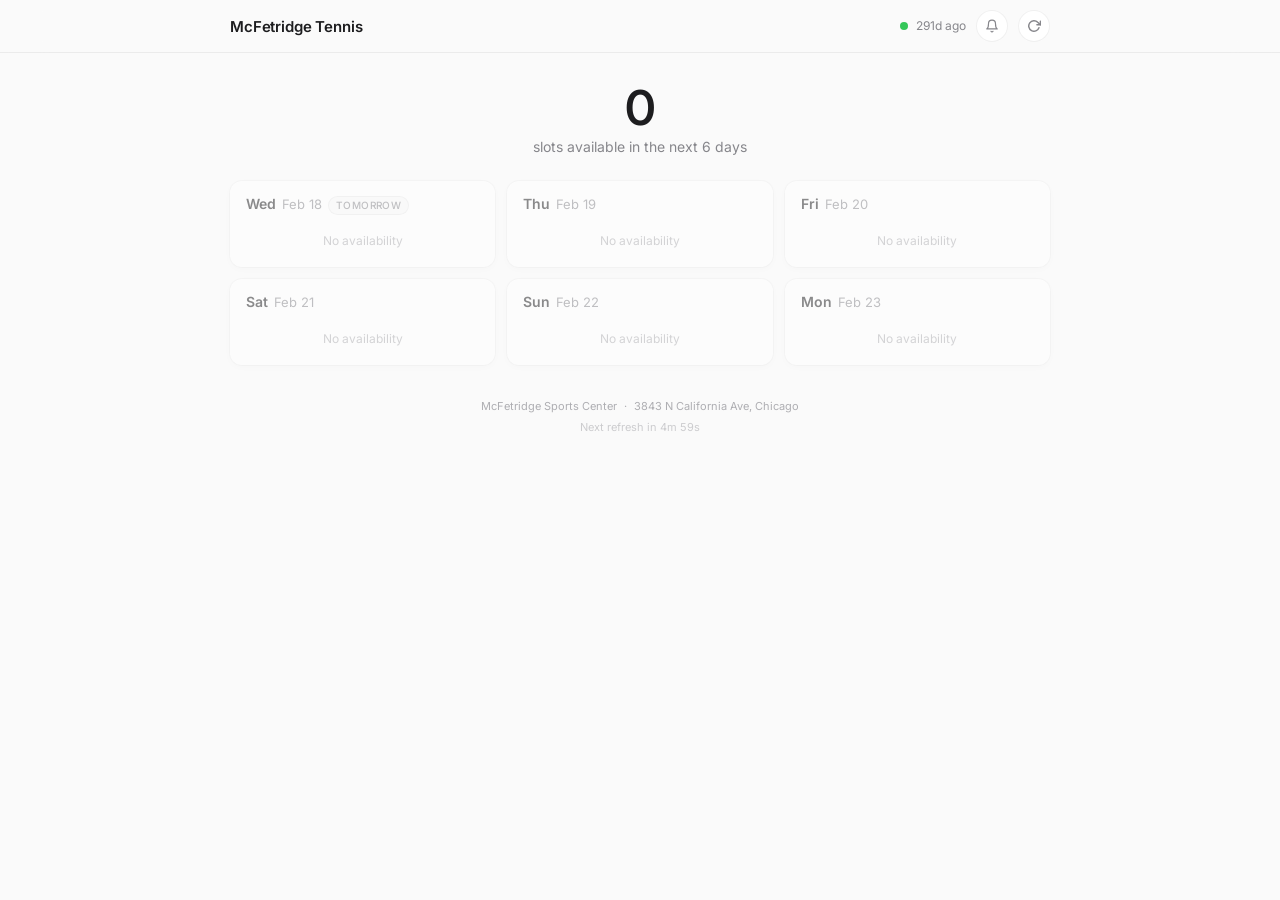
==== docs/index.html @ 90f69b2f "Change scan frequency from 15 to 45 minutes, no overnight scans Updates across the full stack: - sca" ====
<!DOCTYPE html>
<html lang="en">
<head>
    <meta charset="UTF-8">
    <meta name="viewport" content="width=device-width, initial-scale=1.0, viewport-fit=cover">
    <meta name="theme-color" content="#fafafa" media="(prefers-color-scheme: light)">
    <meta name="theme-color" content="#1c1c1e" media="(prefers-color-scheme: dark)">
    <meta name="apple-mobile-web-app-capable" content="yes">
    <meta name="apple-mobile-web-app-status-bar-style" content="default">
    <link rel="manifest" href="manifest.json">
    <title>McFetridge Tennis</title>
    <link rel="preconnect" href="https://fonts.googleapis.com">
    <link rel="preconnect" href="https://fonts.gstatic.com" crossorigin>
    <link href="https://fonts.googleapis.com/css2?family=Inter:wght@400;500;600&display=swap" rel="stylesheet">
    <link rel="stylesheet" href="style.css">
</head>
<body>
    <div id="app">

        <!-- Top Bar -->
        <div class="topbar">
            <div class="topbar-inner">
                <div class="topbar-left">
                    <span class="app-name">McFetridge Tennis</span>
                </div>
                <div class="topbar-right">
                    <div class="live-status">
                        <span class="pulse-dot pulse-gray" id="status-dot"></span>
                        <span class="status-text" id="status-text">Loading...</span>
                    </div>
                    <button class="notif-btn" id="notif-btn" onclick="toggleNotifications()" title="Enable notifications">
                        <svg width="14" height="14" viewBox="0 0 24 24" fill="none" stroke="currentColor" stroke-width="2" stroke-linecap="round" stroke-linejoin="round">
                            <path d="M18 8A6 6 0 006 8c0 7-3 9-3 9h18s-3-2-3-9"/>
                            <path d="M13.73 21a2 2 0 01-3.46 0"/>
                        </svg>
                    </button>
                    <button class="refresh-btn" id="refresh-btn" onclick="manualRefresh()" title="Refresh data">
                        <svg class="refresh-icon" width="14" height="14" viewBox="0 0 24 24" fill="none"
                             stroke="currentColor" stroke-width="2.5" stroke-linecap="round" stroke-linejoin="round">
                            <polyline points="23 4 23 10 17 10"></polyline>
                            <path d="M20.49 15a9 9 0 1 1-2.12-9.36L23 10"></path>
                        </svg>
                    </button>
                </div>
            </div>
        </div>

        <div class="topbar-spacer"></div>

        <!-- Slot Count Summary -->
        <div class="summary">
            <div class="summary-count" id="total-count">--</div>
            <div class="summary-label" id="summary-label">loading availability...</div>
        </div>

        <!-- 6-Day Calendar (3x2 grid) -->
        <div class="calendar-scroll">
            <div class="calendar-grid" id="calendar-grid">
                <!-- Skeleton placeholders -->
                <div class="day-card skeleton-card"><div class="skeleton-bar"></div><div class="skeleton-bar short"></div></div>
                <div class="day-card skeleton-card"><div class="skeleton-bar"></div><div class="skeleton-bar short"></div></div>
                <div class="day-card skeleton-card"><div class="skeleton-bar"></div><div class="skeleton-bar short"></div></div>
                <div class="day-card skeleton-card"><div class="skeleton-bar"></div><div class="skeleton-bar short"></div></div>
                <div class="day-card skeleton-card"><div class="skeleton-bar"></div><div class="skeleton-bar short"></div></div>
                <div class="day-card skeleton-card"><div class="skeleton-bar"></div><div class="skeleton-bar short"></div></div>
            </div>
        </div>

        <!-- Slot Changes -->
        <div id="changes-container"></div>

        <!-- Footer -->
        <div class="page-footer">
            <span>McFetridge Sports Center</span>
            <span class="footer-sep">&middot;</span>
            <span>3843 N California Ave, Chicago</span>
            <br>
            <span class="footer-refresh" id="refresh-countdown">Data updated every ~45 minutes</span>
        </div>

    </div>

    <script>
    (function() {
        var BOOKING_URL = 'https://anc.apm.activecommunities.com/chicagoparkdistrict/reservation/landing/quick?groupId=1&locale=en-US';
        var DAY_FULL = { Mon:'Monday', Tue:'Tuesday', Wed:'Wednesday', Thu:'Thursday', Fri:'Friday', Sat:'Saturday', Sun:'Sunday' };
        var REFRESH_INTERVAL = 5 * 60; // seconds
        var countdown = REFRESH_INTERVAL;
        var notificationsEnabled = localStorage.getItem('notif_enabled') === 'true';

        // ── Init ──
        loadStatus();
        setInterval(function() { loadStatus(); countdown = REFRESH_INTERVAL; }, REFRESH_INTERVAL * 1000);
        setInterval(tickCountdown, 1000);
        updateNotifButton();
        if (notificationsEnabled && 'serviceWorker' in navigator) {
            setupServiceWorker();
        }

        // ── Data Loading ──
        async function loadStatus() {
            try {
                var resp = await fetch('data/status.json?_=' + Date.now());
                if (!resp.ok) return;
                var data = await resp.json();
                renderCalendar(data.calendar || []);
                renderCount(data.total_slots || 0);
                renderStatus(data);
                renderChanges(data.changes || {});
                checkForegroundNotifications(data);
            } catch (e) {
                console.error('Failed to load status:', e);
            }
        }

        // ── Calendar Rendering ──
        function renderCalendar(calendar) {
            var grid = document.getElementById('calendar-grid');
            var totalSlots = 0;
            calendar.forEach(function(d) { totalSlots += (d.slots ? d.slots.length : 0); });

            if (!calendar.length) {
                grid.innerHTML = '<div class="empty-hero"><div class="empty-title">No data yet</div></div>';
                return;
            }

            // Load previous visit slots for "NEW" badges
            var prevVisitSlots = getPrevVisitSlots();

            grid.innerHTML = calendar.map(function(day, i) {
                var emptyClass = (!day.slots || day.slots.length === 0) ? ' day-empty' : '';
                var hasSlots = day.slots && day.slots.length > 0;

                var tag = '';
                if (i === 0) {
                    tag = '<span class="day-tag">Tomorrow</span>';
                }

                var countBadge = hasSlots ? '<span class="day-count">' + day.slots.length + '</span>' : '';

                var slotsHtml;
                if (hasSlots) {
                    slotsHtml = day.slots.map(function(s) {
                        var court = s.court_name ? '<span class="slot-court">' + esc(s.court_name) + '</span>' : '';
                        var slotKey = day.date + '|' + s.slot_time + '|' + (s.court_name || '');
                        var newBadge = (!prevVisitSlots.has(slotKey)) ? '<span class="slot-new">NEW</span>' : '';
                        return '<a class="slot-chip" href="' + BOOKING_URL + '" target="_blank" rel="noopener">' +
                            '<span class="slot-time">' + esc(s.slot_time) + '</span>' + court + newBadge +
                            '<svg class="slot-arrow" width="10" height="10" viewBox="0 0 24 24" fill="none" stroke="currentColor" stroke-width="2.5"><path d="M5 12h14M12 5l7 7-7 7"/></svg>' +
                        '</a>';
                    }).join('');
                } else {
                    slotsHtml = '<div class="no-slots">No availability</div>';
                }

                return '<div class="day-card' + emptyClass + '">' +
                    '<div class="day-header">' +
                        '<span class="day-name">' + esc(day.day_name) + '</span>' +
                        '<span class="day-date">' + esc(day.date_display) + '</span>' +
                        countBadge + tag +
                    '</div>' +
                    '<div class="day-slots">' + slotsHtml + '</div>' +
                '</div>';
            }).join('');

            // Save current slots as "previous visit" for next time
            savePrevVisitSlots(calendar);
        }

        // ── Count with animation ──
        function renderCount(total) {
            var el = document.getElementById('total-count');
            if (el.textContent !== '--' && el.textContent !== String(total)) {
                el.classList.add('updating');
                setTimeout(function() {
                    el.textContent = total;
                    el.classList.remove('updating');
                }, 150);
            } else {
                el.textContent = total;
            }
            document.getElementById('summary-label').textContent =
                (total === 1 ? 'slot' : 'slots') + ' available in the next 6 days';
        }

        // ── Status ──
        function renderStatus(data) {
            var dot = document.getElementById('status-dot');
            var text = document.getElementById('status-text');
            if (data.last_scan_success === true) {
                dot.className = 'pulse-dot pulse-green';
                text.textContent = timeAgo(data.last_scan_time || '');
            } else if (data.last_scan_success === false) {
                dot.className = 'pulse-dot pulse-red';
                text.textContent = 'Scan failed';
            } else {
                dot.className = 'pulse-dot pulse-gray';
                text.textContent = 'No data yet';
            }
        }

        // ── Slot Changes ──
        function renderChanges(changes) {
            var container = document.getElementById('changes-container');
            if (!changes || (!changes.opened || !changes.opened.length) && (!changes.closed || !changes.closed.length)) {
                container.innerHTML = '';
                return;
            }

            var html = '<div class="changes-section">';
            html += '<div class="changes-header">Recent Changes</div>';

            if (changes.opened && changes.opened.length) {
                html += changes.opened.map(function(c) {
                    return '<div class="change-row change-opened">' +
                        '<span class="change-icon">+</span>' +
                        '<span class="change-detail">' + esc(c.time) + ' ' + esc(c.court_name) + '</span>' +
                        '<span class="change-date">' + esc(c.date) + '</span>' +
                    '</div>';
                }).join('');
            }

            if (changes.closed && changes.closed.length) {
                html += changes.closed.map(function(c) {
                    return '<div class="change-row change-closed">' +
                        '<span class="change-icon">&minus;</span>' +
                        '<span class="change-detail">' + esc(c.time) + ' ' + esc(c.court_name) + '</span>' +
                        '<span class="change-date">' + esc(c.date) + '</span>' +
                    '</div>';
                }).join('');
            }

            html += '</div>';
            container.innerHTML = html;
        }

        // ── Countdown Timer ──
        function tickCountdown() {
            countdown--;
            if (countdown < 0) countdown = REFRESH_INTERVAL;
            var el = document.getElementById('refresh-countdown');
            if (el) {
                var m = Math.floor(countdown / 60);
                var s = countdown % 60;
                el.textContent = 'Next refresh in ' + m + 'm ' + (s < 10 ? '0' : '') + s + 's';
            }
        }

        // ── Notifications ──
        function checkForegroundNotifications(data) {
            if (!notificationsEnabled || !('Notification' in window) || Notification.permission !== 'granted') return;

            var prevJSON = localStorage.getItem('notif_prev_slots');
            localStorage.setItem('notif_prev_slots', JSON.stringify(data));
            if (!prevJSON) return;

            var prev;
            try { prev = JSON.parse(prevJSON); } catch(e) { return; }

            var oldSlots = new Set();
            (prev.calendar || []).forEach(function(d) {
                (d.slots || []).forEach(function(s) {
                    oldSlots.add(d.date + '|' + s.slot_time + '|' + (s.court_name || ''));
                });
            });

            var newSlots = [];
            (data.calendar || []).forEach(function(d) {
                (d.slots || []).forEach(function(s) {
                    var key = d.date + '|' + s.slot_time + '|' + (s.court_name || '');
                    if (!oldSlots.has(key)) {
                        newSlots.push(d.day_name + ' ' + s.slot_time + (s.court_name ? ' ' + s.court_name : ''));
                    }
                });
            });

            if (newSlots.length > 0) {
                new Notification('New Tennis Court Available!', {
                    body: newSlots.join(', '),
                    tag: 'tennis-new-slot',
                });
            }
        }

        window.toggleNotifications = async function() {
            if (!('Notification' in window)) {
                alert('Notifications are not supported in this browser.');
                return;
            }

            if (Notification.permission === 'default') {
                var perm = await Notification.requestPermission();
                if (perm === 'granted') {
                    notificationsEnabled = true;
                    localStorage.setItem('notif_enabled', 'true');
                    await setupServiceWorker();
                    updateNotifButton();
                }
            } else if (Notification.permission === 'granted') {
                notificationsEnabled = !notificationsEnabled;
                localStorage.setItem('notif_enabled', notificationsEnabled ? 'true' : 'false');
                updateNotifButton();
            } else {
                alert('Notifications are blocked. Please enable them in your browser settings.');
            }
        };

        function updateNotifButton() {
            var btn = document.getElementById('notif-btn');
            if (notificationsEnabled && 'Notification' in window && Notification.permission === 'granted') {
                btn.classList.add('active');
                btn.title = 'Notifications enabled';
            } else {
                btn.classList.remove('active');
                btn.title = 'Enable notifications';
            }
        }

        async function setupServiceWorker() {
            if (!('serviceWorker' in navigator)) return;
            try {
                var reg = await navigator.serviceWorker.register('sw.js');
                if ('periodicSync' in reg) {
                    try {
                        var status = await navigator.permissions.query({ name: 'periodic-background-sync' });
                        if (status.state === 'granted') {
                            await reg.periodicSync.register('check-slots', {
                                minInterval: 15 * 60 * 1000,
                            });
                        }
                    } catch (e) {
                        // periodicSync not available
                    }
                }
            } catch (e) {
                console.warn('SW registration failed:', e);
            }
        }

        // ── "NEW" Badge Tracking ──
        function getPrevVisitSlots() {
            var raw = localStorage.getItem('prev_visit_slots');
            if (!raw) return new Set();
            try {
                return new Set(JSON.parse(raw));
            } catch(e) {
                return new Set();
            }
        }

        function savePrevVisitSlots(calendar) {
            var keys = [];
            calendar.forEach(function(d) {
                (d.slots || []).forEach(function(s) {
                    keys.push(d.date + '|' + s.slot_time + '|' + (s.court_name || ''));
                });
            });
            localStorage.setItem('prev_visit_slots', JSON.stringify(keys));
        }

        // ── Utilities ──
        function timeAgo(dateStr) {
            if (!dateStr) return '';
            var clean = dateStr.replace(/ CT$/, '').replace(/ CST$/, '').replace(/ CDT$/, '');
            var d = new Date(clean);
            if (isNaN(d.getTime())) return dateStr;
            var diff = Math.floor((Date.now() - d.getTime()) / 60000);
            if (diff < 0) return 'just now';
            if (diff < 1) return 'just now';
            if (diff < 60) return diff + 'm ago';
            if (diff < 1440) return Math.floor(diff / 60) + 'h ago';
            return Math.floor(diff / 1440) + 'd ago';
        }

        function esc(str) {
            var el = document.createElement('span');
            el.textContent = str || '';
            return el.innerHTML;
        }

        // ── Manual Refresh ──
        window.manualRefresh = async function() {
            var btn = document.getElementById('refresh-btn');
            var icon = btn.querySelector('.refresh-icon');
            btn.disabled = true;
            icon.style.animation = 'spin 0.6s linear infinite';
            await loadStatus();
            countdown = REFRESH_INTERVAL;
            setTimeout(function() {
                icon.style.animation = '';
                btn.disabled = false;
            }, 600);
        };
    })();
    </script>
</body>
</html>
---- docs/style.css ----
/* McFetridge Tennis — Apple / Arc / Notion design system */

/* ───── Design Tokens ───── */
:root {
    --bg: #fafafa;
    --surface: #ffffff;
    --surface-hover: rgba(0,0,0,0.025);
    --border: rgba(0,0,0,0.06);
    --shadow: 0 0 0 1px rgba(0,0,0,0.04), 0 2px 8px rgba(0,0,0,0.04);
    --shadow-hover: 0 0 0 1px rgba(0,0,0,0.06), 0 4px 16px rgba(0,0,0,0.06);

    --text-1: #1d1d1f;
    --text-2: #86868b;
    --text-3: #aeaeb2;

    --green: #34c759;
    --green-bg: rgba(52,199,89,0.1);
    --green-border: rgba(52,199,89,0.2);
    --red: #ff3b30;
    --red-bg: rgba(255,59,48,0.1);
    --radius-sm: 8px;
    --radius-md: 12px;
    --radius-lg: 16px;

    --font: 'Inter', -apple-system, BlinkMacSystemFont, 'SF Pro Text',
            'Segoe UI', Roboto, 'Helvetica Neue', sans-serif;

    --ease: cubic-bezier(0.25, 0.1, 0.25, 1);
}

@media (prefers-color-scheme: dark) {
    :root {
        --bg: #1c1c1e;
        --surface: #2c2c2e;
        --surface-hover: rgba(255,255,255,0.04);
        --border: rgba(255,255,255,0.08);
        --shadow: 0 0 0 1px rgba(255,255,255,0.06), 0 2px 8px rgba(0,0,0,0.3);
        --shadow-hover: 0 0 0 1px rgba(255,255,255,0.1), 0 4px 16px rgba(0,0,0,0.4);

        --text-1: #f5f5f7;
        --text-2: #98989d;
        --text-3: #636366;

        --green-bg: rgba(52,199,89,0.15);
        --green-border: rgba(52,199,89,0.25);
        --red-bg: rgba(255,59,48,0.15);
    }
}

/* ───── Reset ───── */
*, *::before, *::after { box-sizing: border-box; margin: 0; padding: 0; }

body {
    font-family: var(--font);
    background: var(--bg);
    color: var(--text-1);
    line-height: 1.5;
    -webkit-font-smoothing: antialiased;
    -moz-osx-font-smoothing: grayscale;
}

#app {
    max-width: 860px;
    margin: 0 auto;
    padding: 0 20px;
}

/* ───── Top Bar ───── */
.topbar {
    position: fixed; top: 0; left: 0; right: 0; z-index: 100;
    background: color-mix(in srgb, var(--bg) 80%, transparent);
    backdrop-filter: saturate(180%) blur(20px);
    -webkit-backdrop-filter: saturate(180%) blur(20px);
    border-bottom: 1px solid var(--border);
}
.topbar-inner {
    max-width: 860px; margin: 0 auto; padding: 0 20px;
    height: 52px; display: flex; align-items: center; justify-content: space-between;
}
.topbar-spacer { height: 52px; }
.app-name { font-size: 15px; font-weight: 600; color: var(--text-1); letter-spacing: -0.01em; }
.topbar-right { display: flex; align-items: center; gap: 10px; }
.live-status { display: flex; align-items: center; gap: 8px; font-size: 12px; color: var(--text-2); }
.status-text { max-width: 140px; overflow: hidden; text-overflow: ellipsis; white-space: nowrap; }

/* Pulsing dot */
.pulse-dot { width: 8px; height: 8px; border-radius: 50%; flex-shrink: 0; }
.pulse-green {
    background: var(--green);
    box-shadow: 0 0 0 0 rgba(52,199,89,0.4);
    animation: pulse 2s ease-in-out infinite;
}
.pulse-red {
    background: var(--red);
    box-shadow: 0 0 0 0 rgba(255,59,48,0.4);
    animation: pulse 2s ease-in-out infinite;
}
.pulse-gray { background: var(--text-3); }
@keyframes pulse {
    0%, 100% { box-shadow: 0 0 0 0 rgba(52,199,89,0.4); }
    50% { box-shadow: 0 0 0 6px rgba(52,199,89,0); }
}

/* ───── Icon Buttons (refresh, notif) ───── */
.refresh-btn, .notif-btn {
    display: flex; align-items: center; justify-content: center;
    width: 32px; height: 32px;
    background: var(--surface); border: 1px solid var(--border); border-radius: 50%;
    cursor: pointer; transition: all 0.2s var(--ease); color: var(--text-2);
}
.refresh-btn:hover, .notif-btn:hover {
    background: var(--surface-hover); color: var(--text-1); box-shadow: var(--shadow);
}
.refresh-btn:disabled, .notif-btn:disabled { opacity: 0.4; cursor: not-allowed; }
.notif-btn.active {
    color: var(--green); border-color: var(--green-border); background: var(--green-bg);
}

/* Scan button (Jinja2) */
.scan-btn {
    display: flex; align-items: center; gap: 6px;
    padding: 6px 14px; font-family: var(--font); font-size: 12px; font-weight: 500;
    color: var(--text-1); background: var(--surface); border: 1px solid var(--border);
    border-radius: 999px; cursor: pointer; transition: all 0.2s var(--ease);
}
.scan-btn:hover { background: var(--surface-hover); box-shadow: var(--shadow); }
.scan-btn:disabled { opacity: 0.5; cursor: not-allowed; }
.scan-icon { flex-shrink: 0; }

@keyframes spin { from { transform: rotate(0deg); } to { transform: rotate(360deg); } }

/* ───── Summary ───── */
.summary { text-align: center; padding: 32px 0 24px; }
.summary-count {
    font-size: 48px; font-weight: 600; letter-spacing: -0.03em;
    color: var(--text-1); line-height: 1;
    transition: transform 0.3s var(--ease), opacity 0.3s var(--ease);
}
.summary-count.updating { transform: scale(1.08); opacity: 0.6; }
.summary-label { font-size: 14px; color: var(--text-2); margin-top: 4px; }

/* ───── 6-Day Calendar (3x2 Grid) ───── */
.calendar-scroll { margin: 0 -20px; padding: 0 20px 8px; }
.calendar-grid {
    display: grid;
    grid-template-columns: repeat(3, 1fr);
    gap: 12px;
}

/* Day Card */
.day-card {
    background: var(--surface); border-radius: var(--radius-md); box-shadow: var(--shadow);
    padding: 16px; min-height: 140px; display: flex; flex-direction: column;
    transition: transform 0.2s var(--ease), box-shadow 0.2s var(--ease), opacity 0.2s var(--ease);
}
.day-card:hover { transform: translateY(-2px); box-shadow: var(--shadow-hover); }
/* Collapsed empty days */
.day-card.day-empty { min-height: 0; padding: 12px 16px; opacity: 0.5; }
.day-card.day-empty:hover { opacity: 0.8; }
.day-card.day-empty .day-slots { flex: 0; }
.day-card.day-empty .no-slots { min-height: 28px; font-size: 12px; }

/* Day Header */
.day-header {
    display: flex; align-items: baseline; gap: 6px; margin-bottom: 12px; flex-wrap: wrap;
}
.day-name { font-size: 14px; font-weight: 600; color: var(--text-1); }
.day-date { font-size: 13px; color: var(--text-2); }
.day-count {
    display: inline-flex; align-items: center; justify-content: center;
    min-width: 18px; height: 18px; font-size: 11px; font-weight: 600;
    color: #fff; background: var(--green); border-radius: 999px; padding: 0 5px; margin-left: auto;
}
.day-tag {
    font-size: 10px; font-weight: 500; color: var(--text-2);
    background: var(--surface-hover); border: 1px solid var(--border);
    padding: 1px 7px; border-radius: 999px; text-transform: uppercase; letter-spacing: 0.04em;
}

/* Slots */
.day-slots { display: flex; flex-direction: column; gap: 6px; flex: 1; }
.slot-chip {
    display: flex; align-items: center; gap: 6px; padding: 7px 11px;
    background: var(--green-bg); border: 1px solid var(--green-border); border-radius: var(--radius-sm);
    text-decoration: none; cursor: pointer;
    transition: background 0.15s var(--ease), transform 0.15s var(--ease);
}
.slot-chip:hover { background: rgba(52,199,89,0.18); transform: translateX(2px); }
.slot-time { font-size: 13px; font-weight: 600; color: var(--green); }
.slot-court { font-size: 11px; color: var(--text-2); }
.slot-arrow {
    margin-left: auto; opacity: 0; color: var(--green); flex-shrink: 0;
    transition: opacity 0.15s var(--ease), transform 0.15s var(--ease);
}
.slot-chip:hover .slot-arrow { opacity: 1; transform: translateX(2px); }
.slot-new {
    font-size: 9px; font-weight: 600; color: #fff; background: #ff9500;
    border-radius: 4px; padding: 1px 5px; text-transform: uppercase; letter-spacing: 0.03em;
}
.no-slots {
    flex: 1; display: flex; align-items: center; justify-content: center;
    font-size: 13px; color: var(--text-3); min-height: 60px;
}

/* ───── Skeleton Loading ───── */
.skeleton-card {
    background: var(--surface) !important; box-shadow: var(--shadow) !important;
    padding: 20px 16px !important; min-height: 120px !important; opacity: 1 !important;
}
.skeleton-bar {
    height: 14px; border-radius: 7px;
    background: linear-gradient(90deg, var(--border) 25%, var(--surface-hover) 50%, var(--border) 75%);
    background-size: 200% 100%; animation: shimmer 1.5s ease-in-out infinite;
    margin-bottom: 12px; width: 70%;
}
.skeleton-bar.short { width: 45%; height: 10px; margin-bottom: 0; }
@keyframes shimmer { 0% { background-position: 200% 0; } 100% { background-position: -200% 0; } }

/* ───── Empty State Hero ───── */
.empty-hero { grid-column: 1 / -1; text-align: center; padding: 48px 24px; color: var(--text-2); }
.empty-icon { font-size: 36px; margin-bottom: 12px; }
.empty-title { font-size: 16px; font-weight: 600; color: var(--text-1); }
.empty-body { font-size: 13px; margin-top: 6px; max-width: 320px; margin-inline: auto; line-height: 1.5; }

/* ───── Slot Changes ───── */
.changes-section {
    margin-top: 16px; padding: 0;
}
.changes-header {
    font-size: 12px; font-weight: 500; color: var(--text-2);
    text-transform: uppercase; letter-spacing: 0.05em;
    padding: 8px 0 6px;
}
.change-row {
    display: flex; align-items: center; gap: 8px;
    padding: 5px 8px; font-size: 12px; border-radius: 6px;
    transition: background 0.1s var(--ease);
}
.change-row:hover { background: var(--surface-hover); }
.change-icon {
    width: 18px; height: 18px; border-radius: 50%;
    display: flex; align-items: center; justify-content: center;
    font-size: 12px; font-weight: 700; flex-shrink: 0;
}
.change-opened .change-icon { background: var(--green-bg); color: var(--green); }
.change-closed .change-icon { background: var(--red-bg); color: var(--red); }
.change-detail { color: var(--text-1); }
.change-closed .change-detail { text-decoration: line-through; opacity: 0.6; }
.change-date { margin-left: auto; color: var(--text-3); font-variant-numeric: tabular-nums; }

/* ───── Book Now Bar (Jinja2) ───── */
.book-bar { text-align: center; padding: 20px 0 8px; }
.book-btn {
    display: inline-flex; align-items: center; gap: 8px;
    padding: 10px 24px; font-family: var(--font); font-size: 14px; font-weight: 600;
    color: #fff; background: var(--green); border: none; border-radius: 999px;
    text-decoration: none; cursor: pointer;
    transition: opacity 0.15s var(--ease), transform 0.15s var(--ease);
}
.book-btn:hover { opacity: 0.9; transform: scale(1.02); }

/* ───── Activity Feed ───── */
.feed { padding: 24px 0 8px; display: flex; flex-direction: column; gap: 2px; }
.feed-section { border-radius: var(--radius-sm); }
.feed-section[open] { margin-bottom: 4px; }
.feed-heading {
    display: flex; align-items: center; justify-content: space-between;
    padding: 10px 12px; font-size: 12px; font-weight: 500; color: var(--text-2);
    text-transform: uppercase; letter-spacing: 0.05em; cursor: pointer;
    border-radius: var(--radius-sm); transition: background 0.15s var(--ease); list-style: none;
}
.feed-heading::-webkit-details-marker { display: none; }
.feed-heading::marker { content: ''; }
.feed-heading:hover { background: var(--surface-hover); }
.chevron { transition: transform 0.2s var(--ease); color: var(--text-3); }
details[open] > .feed-heading .chevron { transform: rotate(180deg); }
.feed-list { padding: 0 4px 8px; }
.feed-row {
    display: flex; align-items: center; gap: 10px; padding: 6px 8px;
    font-size: 12px; border-radius: 6px; transition: background 0.1s var(--ease);
}
.feed-row:hover { background: var(--surface-hover); }
.feed-dot { width: 6px; height: 6px; border-radius: 50%; flex-shrink: 0; }
.feed-dot-ok { background: var(--green); }
.feed-dot-err { background: var(--red); }
.feed-time { color: var(--text-1); font-variant-numeric: tabular-nums; }
.feed-meta { color: var(--text-3); margin-left: auto; }
.feed-meta + .feed-meta { margin-left: 0; }
.feed-empty { font-size: 12px; color: var(--text-3); padding: 8px; }

/* ───── Footer ───── */
.page-footer {
    text-align: center; padding: 24px 0 40px; font-size: 11px; color: var(--text-3); line-height: 1.8;
}
.footer-sep { margin: 0 4px; }
.footer-refresh { display: inline-block; margin-top: 2px; opacity: 0.6; }

/* ───── Responsive ───── */

/* Tablet: 2 columns */
@media (max-width: 768px) {
    .calendar-grid {
        grid-template-columns: repeat(2, 1fr);
        gap: 10px;
    }
    .summary-count { font-size: 42px; }
}

/* Phone: 1 column stack */
@media (max-width: 480px) {
    #app { padding: 0 16px; }
    .topbar-inner { padding: 0 16px; }
    .calendar-scroll { margin: 0 -16px; padding: 0 16px 8px; overflow-x: visible; }

    .calendar-grid {
        grid-template-columns: 1fr;
        gap: 8px;
    }
    .day-card { min-width: 0; min-height: 0; padding: 14px; }
    .day-card.day-empty { padding: 10px 14px; }

    .summary-count { font-size: 36px; }
    .summary { padding: 20px 0 16px; }
}

/* Tiny screens */
@media (max-width: 380px) {
    .status-text { display: none; }
    .topbar-right { gap: 6px; }
}
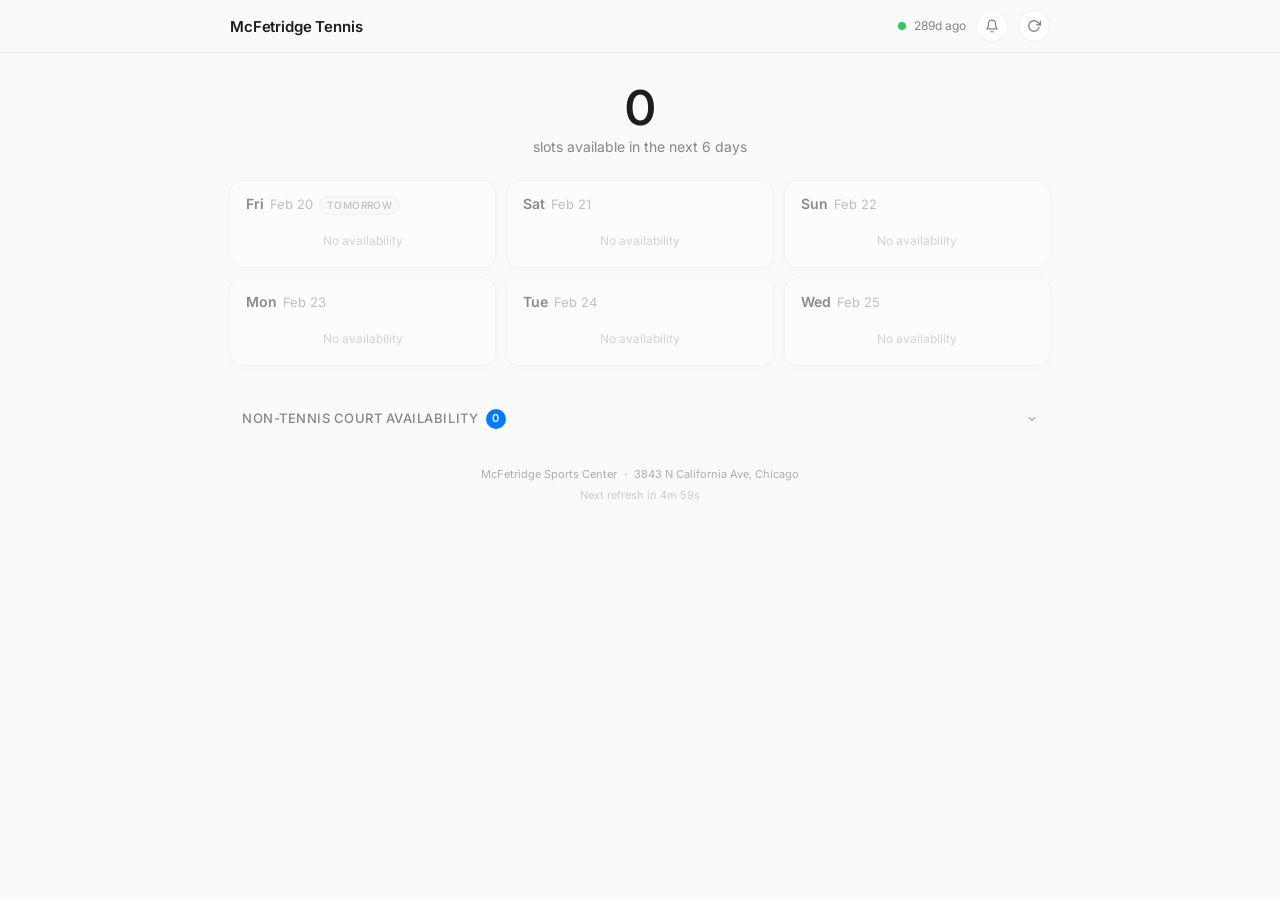
==== commit e901ff0a: "Add non-tennis section to GitHub Pages static dashboard The docs/index.html (GitHub Pages) was a sep" ====
--- a/docs/index.html
+++ b/docs/index.html
@@ -69,6 +69,26 @@
         <!-- Slot Changes -->
         <div id="changes-container"></div>
 
+        <!-- Non-Tennis Court Availability (collapsible) -->
+        <details class="other-availability" id="other-section">
+            <summary class="other-heading">
+                <span>Non-Tennis Court Availability</span>
+                <span class="other-count" id="other-count">0</span>
+                <svg class="chevron" width="12" height="12" viewBox="0 0 24 24" fill="none" stroke="currentColor" stroke-width="2.5" stroke-linecap="round" stroke-linejoin="round">
+                    <polyline points="6 9 12 15 18 9"></polyline>
+                </svg>
+            </summary>
+            <div class="calendar-scroll">
+                <div class="calendar-grid" id="other-calendar-grid">
+                    <div class="empty-hero">
+                        <div class="empty-icon">&#127935;</div>
+                        <div class="empty-title">No non-tennis slots</div>
+                        <div class="empty-body">No pickleball, ball machine, or other court availability found.</div>
+                    </div>
+                </div>
+            </div>
+        </details>
+
         <!-- Footer -->
         <div class="page-footer">
             <span>McFetridge Sports Center</span>
@@ -107,6 +127,8 @@
                 renderCount(data.total_slots || 0);
                 renderStatus(data);
                 renderChanges(data.changes || {});
+                renderOtherCalendar(data.other_calendar || []);
+                renderOtherCount(data.other_total_slots || 0);
                 checkForegroundNotifications(data);
             } catch (e) {
                 console.error('Failed to load status:', e);
@@ -232,6 +254,62 @@
 
             html += '</div>';
             container.innerHTML = html;
+        }
+
+        // ── Other (Non-Tennis) Calendar ──
+        function renderOtherCalendar(calendar) {
+            var grid = document.getElementById('other-calendar-grid');
+            if (!grid) return;
+            var totalSlots = 0;
+            calendar.forEach(function(d) { totalSlots += (d.slots ? d.slots.length : 0); });
+
+            if (!calendar.length || totalSlots === 0) {
+                grid.innerHTML =
+                    '<div class="empty-hero">' +
+                        '<div class="empty-icon">&#127935;</div>' +
+                        '<div class="empty-title">No non-tennis slots</div>' +
+                        '<div class="empty-body">No pickleball, ball machine, or other court availability found.</div>' +
+                    '</div>';
+                return;
+            }
+
+            grid.innerHTML = calendar.map(function(day, i) {
+                var emptyClass = (!day.slots || day.slots.length === 0) ? ' day-empty' : '';
+                var hasSlots = day.slots && day.slots.length > 0;
+
+                var tag = '';
+                if (i === 0) {
+                    tag = '<span class="day-tag">Tomorrow</span>';
+                }
+
+                var countBadge = hasSlots ? '<span class="day-count other-badge">' + day.slots.length + '</span>' : '';
+
+                var slotsHtml;
+                if (hasSlots) {
+                    slotsHtml = day.slots.map(function(s) {
+                        var court = s.court_name ? '<span class="slot-court">' + esc(s.court_name) + '</span>' : '';
+                        return '<div class="slot-chip other-slot-chip">' +
+                            '<span class="slot-time">' + esc(s.slot_time) + '</span>' + court +
+                        '</div>';
+                    }).join('');
+                } else {
+                    slotsHtml = '<div class="no-slots">No availability</div>';
+                }
+
+                return '<div class="day-card other-day' + emptyClass + '">' +
+                    '<div class="day-header">' +
+                        '<span class="day-name">' + esc(day.day_name) + '</span>' +
+                        '<span class="day-date">' + esc(day.date_display) + '</span>' +
+                        countBadge + tag +
+                    '</div>' +
+                    '<div class="day-slots">' + slotsHtml + '</div>' +
+                '</div>';
+            }).join('');
+        }
+
+        function renderOtherCount(total) {
+            var el = document.getElementById('other-count');
+            if (el) el.textContent = total;
         }
 
         // ── Countdown Timer ──
--- a/docs/style.css
+++ b/docs/style.css
@@ -18,6 +18,11 @@
     --green-border: rgba(52,199,89,0.2);
     --red: #ff3b30;
     --red-bg: rgba(255,59,48,0.1);
+
+    --blue: #007aff;
+    --blue-bg: rgba(0,122,255,0.1);
+    --blue-border: rgba(0,122,255,0.2);
+
     --radius-sm: 8px;
     --radius-md: 12px;
     --radius-lg: 16px;
@@ -44,6 +49,9 @@
         --green-bg: rgba(52,199,89,0.15);
         --green-border: rgba(52,199,89,0.25);
         --red-bg: rgba(255,59,48,0.15);
+
+        --blue-bg: rgba(0,122,255,0.15);
+        --blue-border: rgba(0,122,255,0.25);
     }
 }
 
@@ -288,6 +296,44 @@
 .feed-meta + .feed-meta { margin-left: 0; }
 .feed-empty { font-size: 12px; color: var(--text-3); padding: 8px; }
 
+/* ───── Non-Tennis Availability ───── */
+.other-availability {
+    margin-top: 24px; border-radius: var(--radius-md);
+}
+.other-heading {
+    display: flex; align-items: center; gap: 8px;
+    padding: 12px 12px; font-size: 13px; font-weight: 500; color: var(--text-2);
+    text-transform: uppercase; letter-spacing: 0.04em; cursor: pointer;
+    border-radius: var(--radius-sm); transition: background 0.15s var(--ease); list-style: none;
+}
+.other-heading::-webkit-details-marker { display: none; }
+.other-heading::marker { content: ''; }
+.other-heading:hover { background: var(--surface-hover); }
+.other-heading .chevron { margin-left: auto; }
+details[open] > .other-heading .chevron { transform: rotate(180deg); }
+
+.other-count {
+    display: inline-flex; align-items: center; justify-content: center;
+    min-width: 20px; height: 20px; font-size: 11px; font-weight: 600;
+    color: #fff; background: var(--blue); border-radius: 999px; padding: 0 6px;
+}
+.other-badge {
+    background: var(--blue) !important;
+}
+.other-availability .calendar-grid { margin-top: 4px; }
+.other-slot-chip {
+    background: var(--blue-bg) !important;
+    border-color: var(--blue-border) !important;
+    cursor: default;
+}
+.other-slot-chip:hover {
+    background: rgba(0,122,255,0.18) !important;
+    transform: none;
+}
+.other-slot-chip .slot-time {
+    color: var(--blue) !important;
+}
+
 /* ───── Footer ───── */
 .page-footer {
     text-align: center; padding: 24px 0 40px; font-size: 11px; color: var(--text-3); line-height: 1.8;
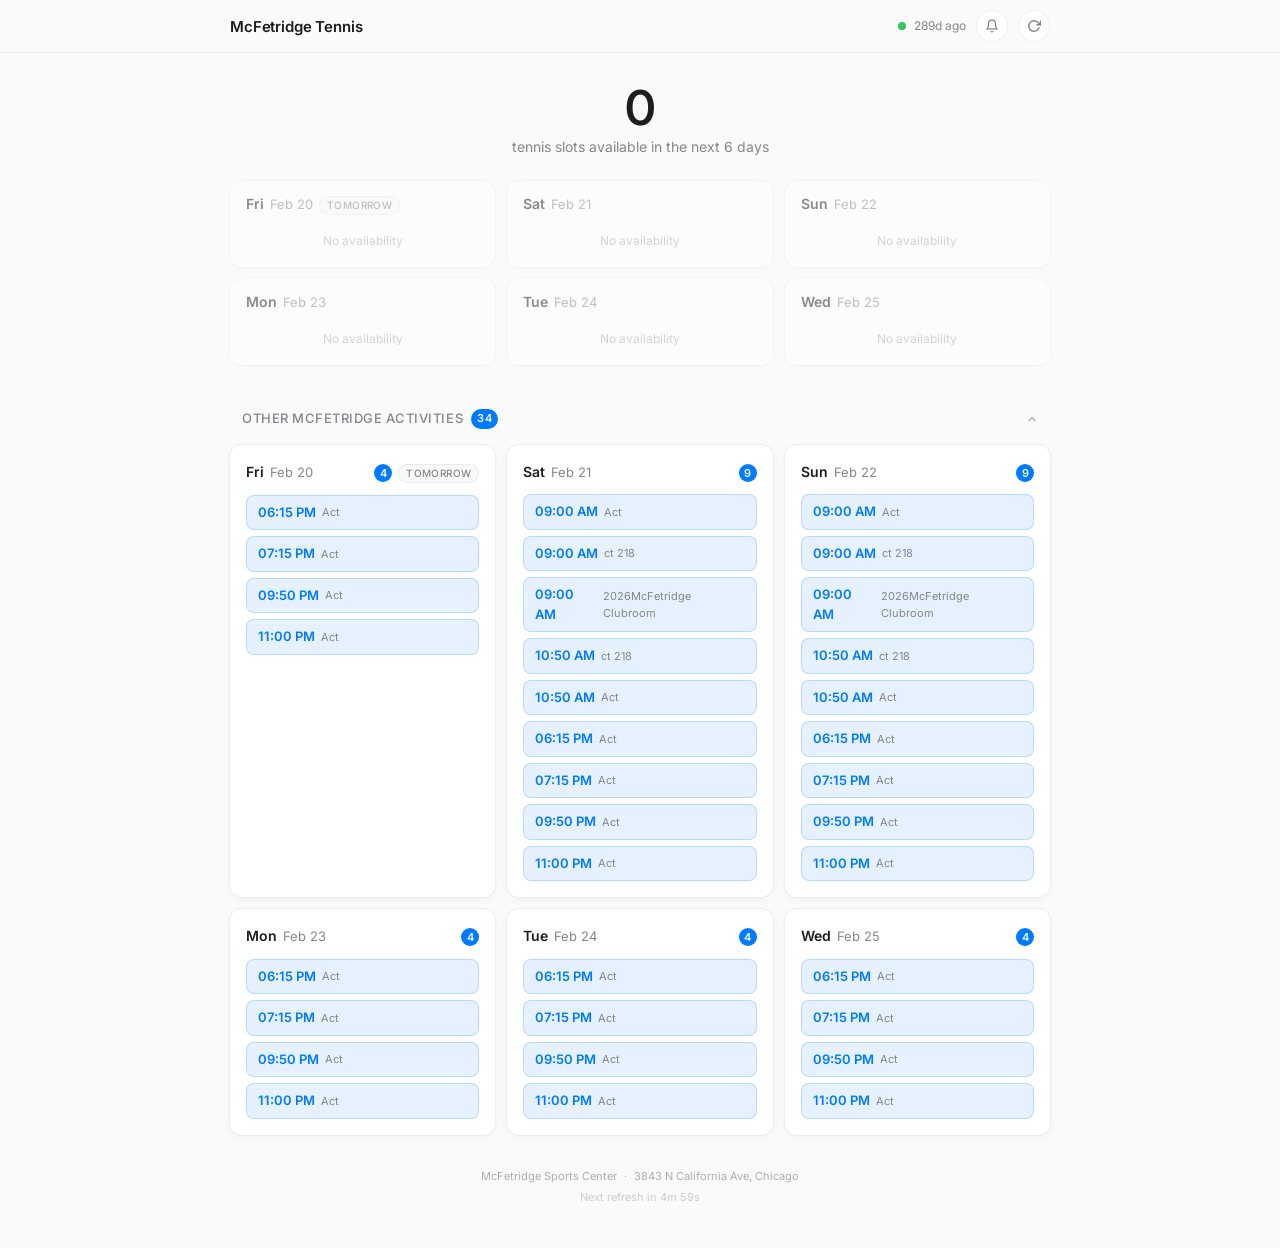
==== commit 7999b744: "Fix court name extraction and auto-expand dashboard results Scraper: Override court_name with cleane" ====
--- a/docs/index.html
+++ b/docs/index.html
@@ -72,7 +72,7 @@
         <!-- Non-Tennis Court Availability (collapsible) -->
         <details class="other-availability" id="other-section">
             <summary class="other-heading">
-                <span>Non-Tennis Court Availability</span>
+                <span>Other McFetridge Activities</span>
                 <span class="other-count" id="other-count">0</span>
                 <svg class="chevron" width="12" height="12" viewBox="0 0 24 24" fill="none" stroke="currentColor" stroke-width="2.5" stroke-linecap="round" stroke-linejoin="round">
                     <polyline points="6 9 12 15 18 9"></polyline>
@@ -129,6 +129,7 @@
                 renderChanges(data.changes || {});
                 renderOtherCalendar(data.other_calendar || []);
                 renderOtherCount(data.other_total_slots || 0);
+                autoExpandOther(data.total_slots || 0, data.other_total_slots || 0);
                 checkForegroundNotifications(data);
             } catch (e) {
                 console.error('Failed to load status:', e);
@@ -202,7 +203,7 @@
                 el.textContent = total;
             }
             document.getElementById('summary-label').textContent =
-                (total === 1 ? 'slot' : 'slots') + ' available in the next 6 days';
+                'tennis ' + (total === 1 ? 'slot' : 'slots') + ' available in the next 6 days';
         }
 
         // ── Status ──
@@ -310,6 +311,15 @@
         function renderOtherCount(total) {
             var el = document.getElementById('other-count');
             if (el) el.textContent = total;
+        }
+
+        function autoExpandOther(tennisTotal, otherTotal) {
+            var section = document.getElementById('other-section');
+            if (!section) return;
+            // Auto-expand when tennis has no slots but other activities do
+            if (tennisTotal === 0 && otherTotal > 0) {
+                section.open = true;
+            }
         }
 
         // ── Countdown Timer ──
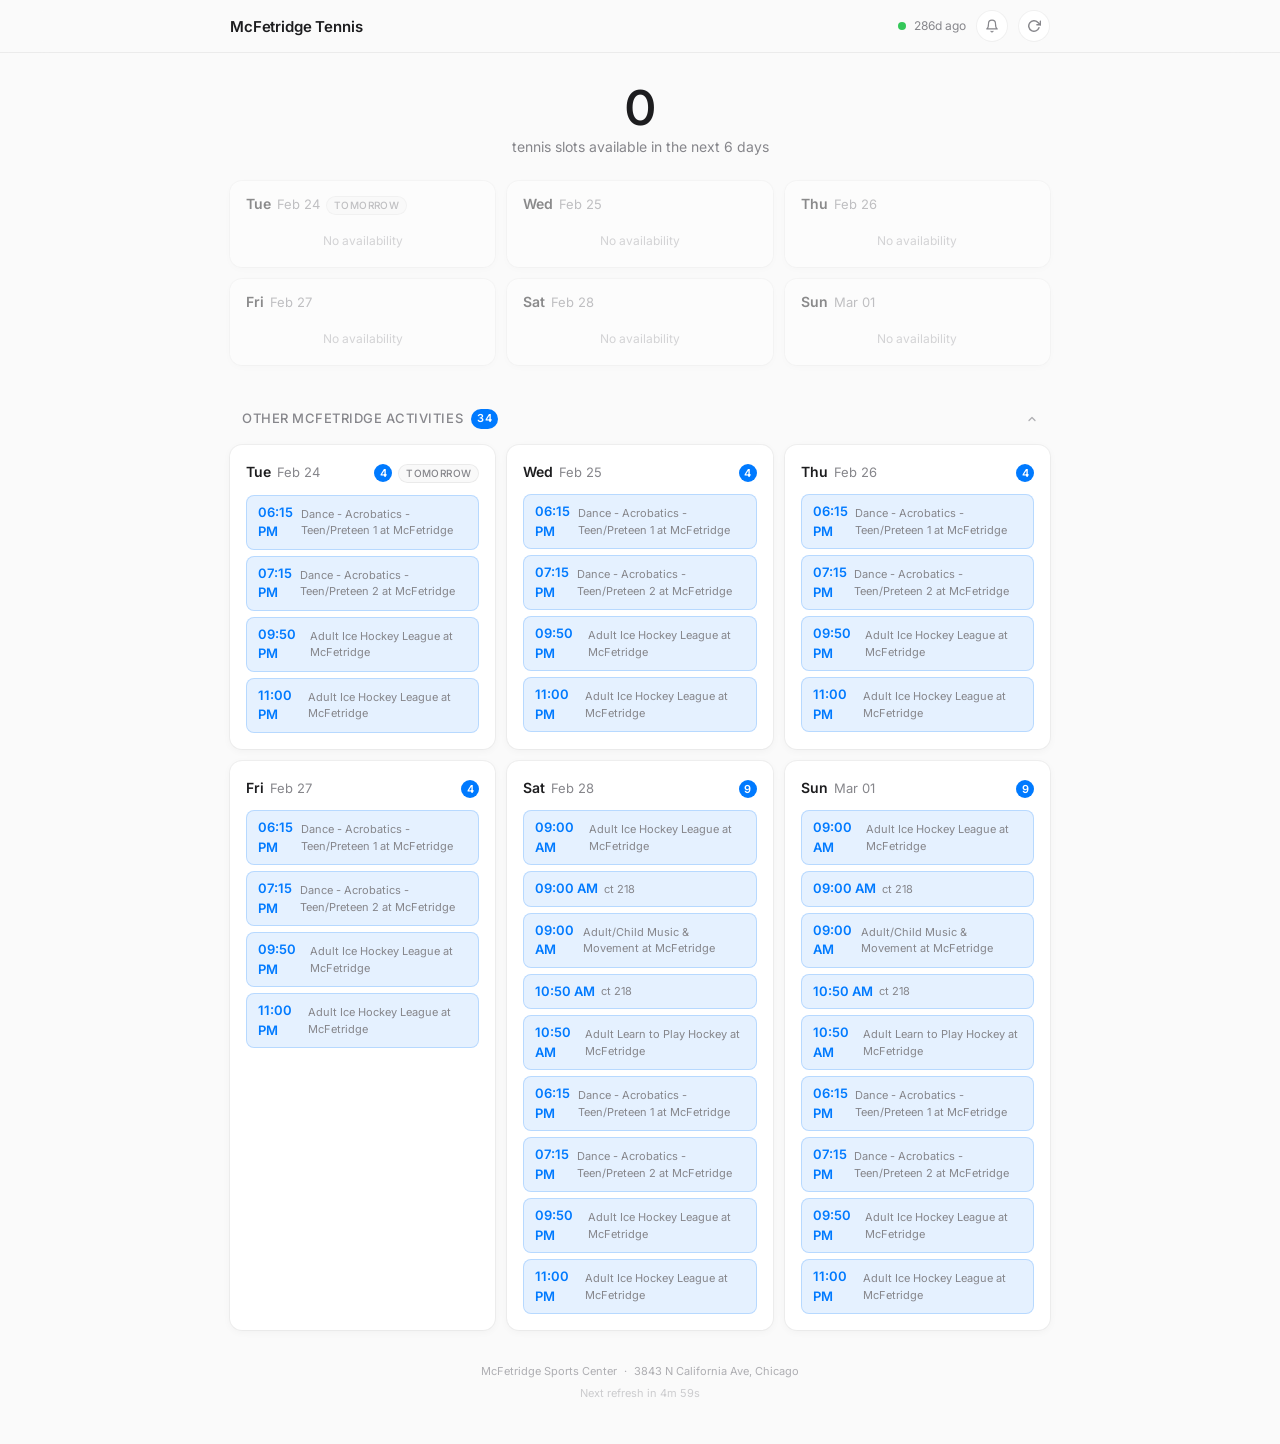
==== commit cbab28dd: "Refocus scraper to quick reservation page (groupId=2) The scraper was using the activity search page" ====
--- a/docs/index.html
+++ b/docs/index.html
@@ -102,7 +102,7 @@
 
     <script>
     (function() {
-        var BOOKING_URL = 'https://anc.apm.activecommunities.com/chicagoparkdistrict/reservation/landing/quick?groupId=1&locale=en-US';
+        var BOOKING_URL = 'https://anc.apm.activecommunities.com/chicagoparkdistrict/reservation/landing/quick?groupId=2&locale=en-US';
         var DAY_FULL = { Mon:'Monday', Tue:'Tuesday', Wed:'Wednesday', Thu:'Thursday', Fri:'Friday', Sat:'Saturday', Sun:'Sunday' };
         var REFRESH_INTERVAL = 5 * 60; // seconds
         var countdown = REFRESH_INTERVAL;
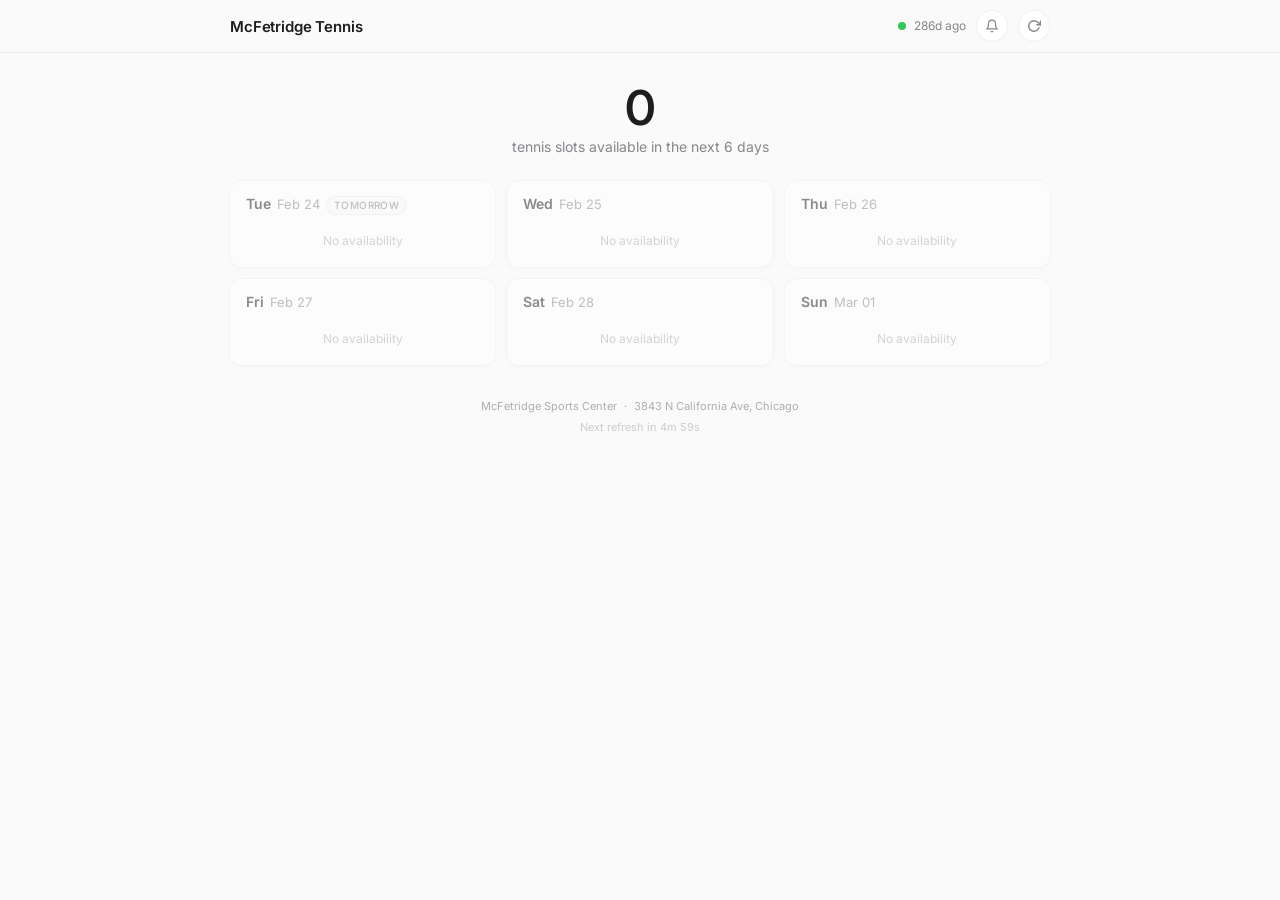
==== commit bb5944b8: "Remove non-tennis data and fix dashboard showing 239 stale slots Root cause: get_current_availabilit" ====
--- a/docs/index.html
+++ b/docs/index.html
@@ -69,26 +69,6 @@
         <!-- Slot Changes -->
         <div id="changes-container"></div>
 
-        <!-- Non-Tennis Court Availability (collapsible) -->
-        <details class="other-availability" id="other-section">
-            <summary class="other-heading">
-                <span>Other McFetridge Activities</span>
-                <span class="other-count" id="other-count">0</span>
-                <svg class="chevron" width="12" height="12" viewBox="0 0 24 24" fill="none" stroke="currentColor" stroke-width="2.5" stroke-linecap="round" stroke-linejoin="round">
-                    <polyline points="6 9 12 15 18 9"></polyline>
-                </svg>
-            </summary>
-            <div class="calendar-scroll">
-                <div class="calendar-grid" id="other-calendar-grid">
-                    <div class="empty-hero">
-                        <div class="empty-icon">&#127935;</div>
-                        <div class="empty-title">No non-tennis slots</div>
-                        <div class="empty-body">No pickleball, ball machine, or other court availability found.</div>
-                    </div>
-                </div>
-            </div>
-        </details>
-
         <!-- Footer -->
         <div class="page-footer">
             <span>McFetridge Sports Center</span>
@@ -102,7 +82,7 @@
 
     <script>
     (function() {
-        var BOOKING_URL = 'https://anc.apm.activecommunities.com/chicagoparkdistrict/reservation/landing/quick?groupId=2&locale=en-US';
+        var BOOKING_URL = 'https://anc.apm.activecommunities.com/chicagoparkdistrict/reservation?onlineSiteId=0&from_original_cui=true&locale=en-US';
         var DAY_FULL = { Mon:'Monday', Tue:'Tuesday', Wed:'Wednesday', Thu:'Thursday', Fri:'Friday', Sat:'Saturday', Sun:'Sunday' };
         var REFRESH_INTERVAL = 5 * 60; // seconds
         var countdown = REFRESH_INTERVAL;
@@ -127,9 +107,6 @@
                 renderCount(data.total_slots || 0);
                 renderStatus(data);
                 renderChanges(data.changes || {});
-                renderOtherCalendar(data.other_calendar || []);
-                renderOtherCount(data.other_total_slots || 0);
-                autoExpandOther(data.total_slots || 0, data.other_total_slots || 0);
                 checkForegroundNotifications(data);
             } catch (e) {
                 console.error('Failed to load status:', e);
@@ -255,71 +232,6 @@
 
             html += '</div>';
             container.innerHTML = html;
-        }
-
-        // ── Other (Non-Tennis) Calendar ──
-        function renderOtherCalendar(calendar) {
-            var grid = document.getElementById('other-calendar-grid');
-            if (!grid) return;
-            var totalSlots = 0;
-            calendar.forEach(function(d) { totalSlots += (d.slots ? d.slots.length : 0); });
-
-            if (!calendar.length || totalSlots === 0) {
-                grid.innerHTML =
-                    '<div class="empty-hero">' +
-                        '<div class="empty-icon">&#127935;</div>' +
-                        '<div class="empty-title">No non-tennis slots</div>' +
-                        '<div class="empty-body">No pickleball, ball machine, or other court availability found.</div>' +
-                    '</div>';
-                return;
-            }
-
-            grid.innerHTML = calendar.map(function(day, i) {
-                var emptyClass = (!day.slots || day.slots.length === 0) ? ' day-empty' : '';
-                var hasSlots = day.slots && day.slots.length > 0;
-
-                var tag = '';
-                if (i === 0) {
-                    tag = '<span class="day-tag">Tomorrow</span>';
-                }
-
-                var countBadge = hasSlots ? '<span class="day-count other-badge">' + day.slots.length + '</span>' : '';
-
-                var slotsHtml;
-                if (hasSlots) {
-                    slotsHtml = day.slots.map(function(s) {
-                        var court = s.court_name ? '<span class="slot-court">' + esc(s.court_name) + '</span>' : '';
-                        return '<div class="slot-chip other-slot-chip">' +
-                            '<span class="slot-time">' + esc(s.slot_time) + '</span>' + court +
-                        '</div>';
-                    }).join('');
-                } else {
-                    slotsHtml = '<div class="no-slots">No availability</div>';
-                }
-
-                return '<div class="day-card other-day' + emptyClass + '">' +
-                    '<div class="day-header">' +
-                        '<span class="day-name">' + esc(day.day_name) + '</span>' +
-                        '<span class="day-date">' + esc(day.date_display) + '</span>' +
-                        countBadge + tag +
-                    '</div>' +
-                    '<div class="day-slots">' + slotsHtml + '</div>' +
-                '</div>';
-            }).join('');
-        }
-
-        function renderOtherCount(total) {
-            var el = document.getElementById('other-count');
-            if (el) el.textContent = total;
-        }
-
-        function autoExpandOther(tennisTotal, otherTotal) {
-            var section = document.getElementById('other-section');
-            if (!section) return;
-            // Auto-expand when tennis has no slots but other activities do
-            if (tennisTotal === 0 && otherTotal > 0) {
-                section.open = true;
-            }
         }
 
         // ── Countdown Timer ──
